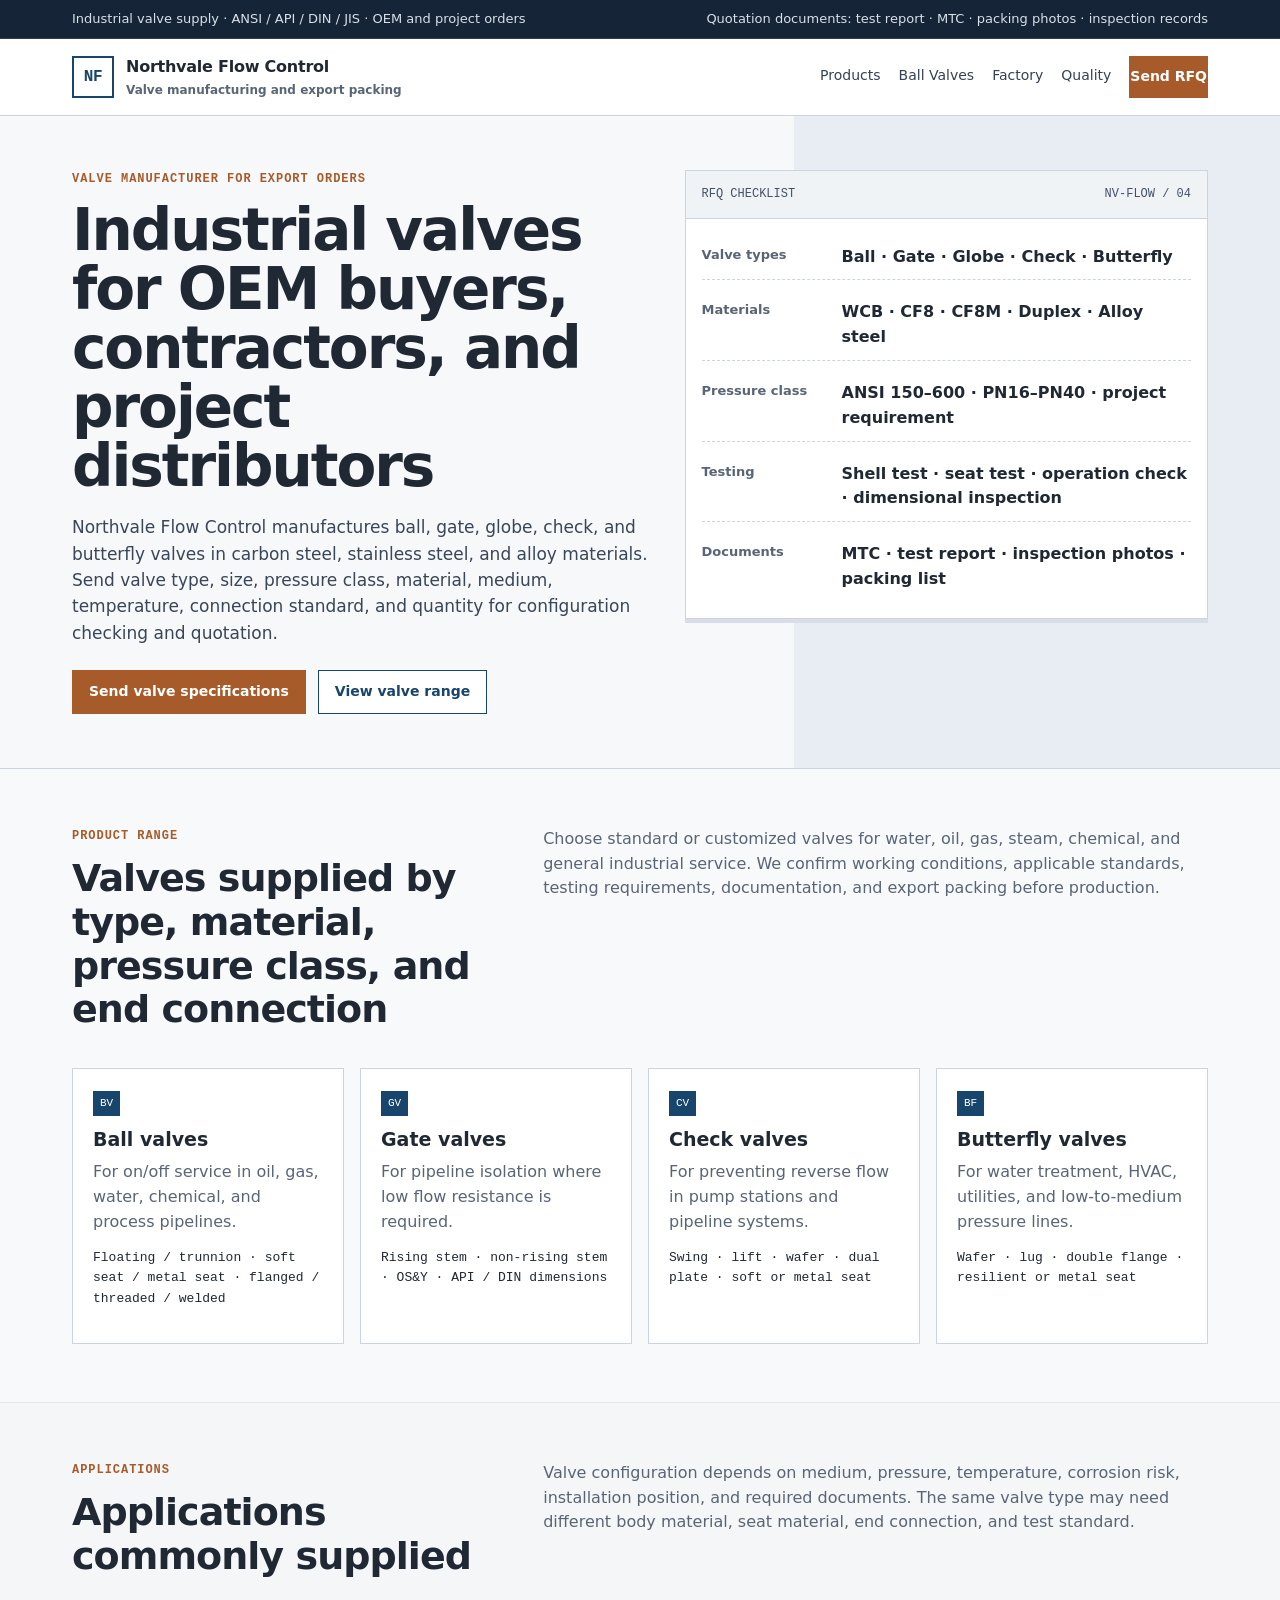
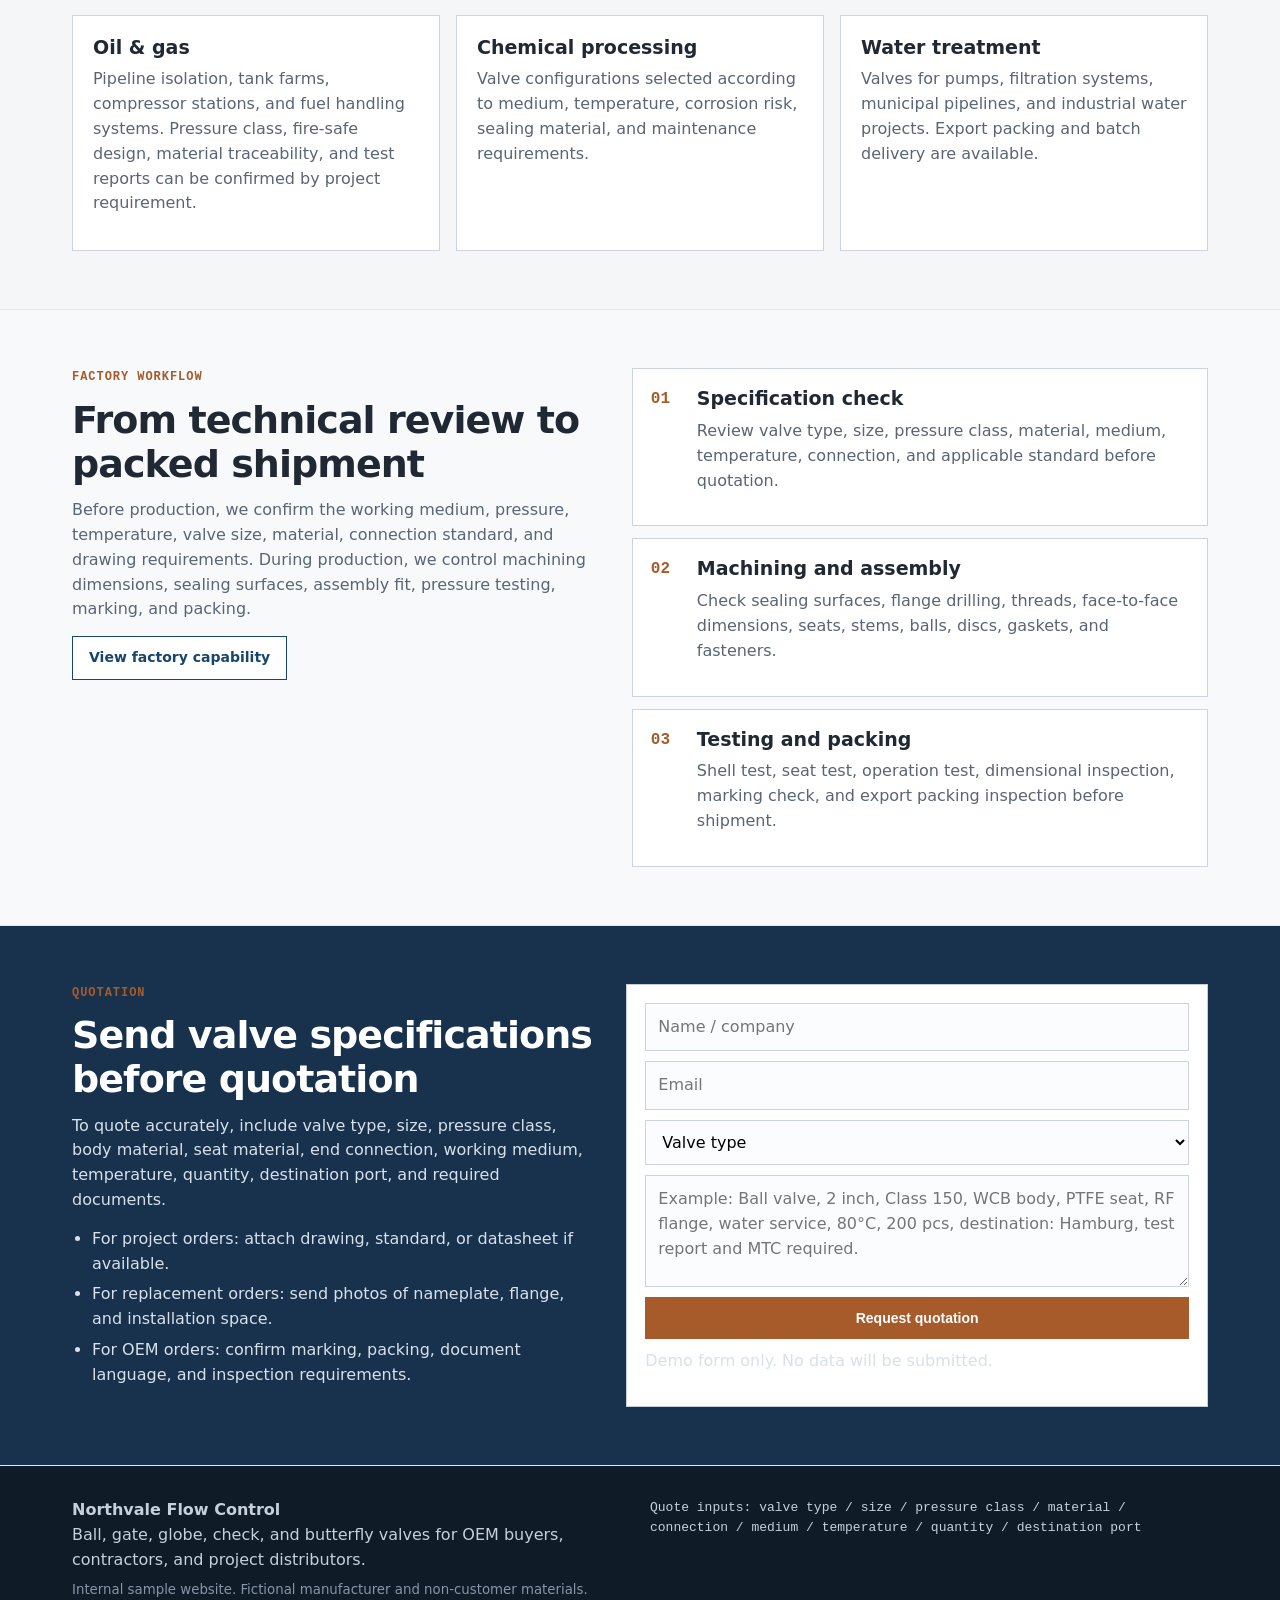
==== indiesite/demo-sites/valve-factory-demo/index.html @ 25d4c6a1 "Initial indiesite system and demo assets" ====
<!doctype html>
<html lang="en">
<head>
  <meta charset="utf-8">
  <meta name="viewport" content="width=device-width, initial-scale=1">
  <title>Industrial Valve Manufacturer | Ball, Gate, Globe, Check & Butterfly Valves</title>
  <meta name="description" content="Manufacturer of industrial valves for OEM buyers, contractors, and distributors. Ball, gate, globe, check, and butterfly valves with pressure testing, material certificates, and export packing.">
  <link rel="stylesheet" href="assets/styles.css">
</head>
<body>
<div class="topbar">
  <div class="topbar-inner">
    <div>Industrial valve supply · ANSI / API / DIN / JIS · OEM and project orders</div>
    <div>Quotation documents: test report · MTC · packing photos · inspection records</div>
  </div>
</div>
<header class="site-header">
  <nav class="nav">
    <a class="brand" href="index.html"><span class="brand-mark">NF</span><span>Northvale Flow Control<small>Valve manufacturing and export packing</small></span></a>
    <div class="nav-links">
      <a href="products.html">Products</a>
      <a href="ball-valve.html">Ball Valves</a>
      <a href="factory.html">Factory</a>
      <a href="quality.html">Quality</a>
      <a href="index.html#rfq" class="btn btn-rust">Send RFQ</a>
    </div>
  </nav>
</header>
<main>
  <section class="hero">
    <div class="hero-grid">
      <div>
        <div class="kicker">Valve manufacturer for export orders</div>
        <h1>Industrial valves for OEM buyers, contractors, and project distributors</h1>
        <p class="lead">Northvale Flow Control manufactures ball, gate, globe, check, and butterfly valves in carbon steel, stainless steel, and alloy materials. Send valve type, size, pressure class, material, medium, temperature, connection standard, and quantity for configuration checking and quotation.</p>
        <div class="hero-actions"><a class="btn btn-rust" href="#rfq">Send valve specifications</a><a class="btn btn-outline" href="products.html">View valve range</a></div>
      </div>
      <aside class="spec-board">
  <div class="board-head"><span>RFQ CHECKLIST</span><span>NV-FLOW / 04</span></div>
  <div class="board-body">
    <div class="row"><div class="row-label">Valve types</div><div class="row-value">Ball · Gate · Globe · Check · Butterfly</div></div>
    <div class="row"><div class="row-label">Materials</div><div class="row-value">WCB · CF8 · CF8M · Duplex · Alloy steel</div></div>
    <div class="row"><div class="row-label">Pressure class</div><div class="row-value">ANSI 150–600 · PN16–PN40 · project requirement</div></div>
    <div class="row"><div class="row-label">Testing</div><div class="row-value">Shell test · seat test · operation check · dimensional inspection</div></div>
    <div class="row"><div class="row-label">Documents</div><div class="row-value">MTC · test report · inspection photos · packing list</div></div>
  </div>
</aside>
    </div>
  </section>
  <section class="section">
    <div class="wrap">
      <div class="section-head"><div><div class="kicker">Product range</div><h2>Valves supplied by type, material, pressure class, and end connection</h2></div><p>Choose standard or customized valves for water, oil, gas, steam, chemical, and general industrial service. We confirm working conditions, applicable standards, testing requirements, documentation, and export packing before production.</p></div>
      <div class="grid grid-4">
        <a class="card" href="ball-valve.html"><span class="tag">BV</span><h3>Ball valves</h3><p class="muted">For on/off service in oil, gas, water, chemical, and process pipelines.</p><p class="mono">Floating / trunnion · soft seat / metal seat · flanged / threaded / welded</p></a>
        <div class="card"><span class="tag">GV</span><h3>Gate valves</h3><p class="muted">For pipeline isolation where low flow resistance is required.</p><p class="mono">Rising stem · non-rising stem · OS&Y · API / DIN dimensions</p></div>
        <div class="card"><span class="tag">CV</span><h3>Check valves</h3><p class="muted">For preventing reverse flow in pump stations and pipeline systems.</p><p class="mono">Swing · lift · wafer · dual plate · soft or metal seat</p></div>
        <div class="card"><span class="tag">BF</span><h3>Butterfly valves</h3><p class="muted">For water treatment, HVAC, utilities, and low-to-medium pressure lines.</p><p class="mono">Wafer · lug · double flange · resilient or metal seat</p></div>
      </div>
    </div>
  </section>
  <section class="section alt">
    <div class="wrap">
      <div class="section-head"><div><div class="kicker">Applications</div><h2>Applications commonly supplied</h2></div><p>Valve configuration depends on medium, pressure, temperature, corrosion risk, installation position, and required documents. The same valve type may need different body material, seat material, end connection, and test standard.</p></div>
      <div class="grid grid-3">
        <div class="card"><h3>Oil & gas</h3><p class="muted">Pipeline isolation, tank farms, compressor stations, and fuel handling systems. Pressure class, fire-safe design, material traceability, and test reports can be confirmed by project requirement.</p></div>
        <div class="card"><h3>Chemical processing</h3><p class="muted">Valve configurations selected according to medium, temperature, corrosion risk, sealing material, and maintenance requirements.</p></div>
        <div class="card"><h3>Water treatment</h3><p class="muted">Valves for pumps, filtration systems, municipal pipelines, and industrial water projects. Export packing and batch delivery are available.</p></div>
      </div>
    </div>
  </section>
  <section class="section">
    <div class="wrap two-col">
      <div><div class="kicker">Factory workflow</div><h2>From technical review to packed shipment</h2><p class="muted">Before production, we confirm the working medium, pressure, temperature, valve size, material, connection standard, and drawing requirements. During production, we control machining dimensions, sealing surfaces, assembly fit, pressure testing, marking, and packing.</p><a class="btn btn-outline" href="factory.html">View factory capability</a></div>
      <div class="process-list"><div class="process-item"><h3>Specification check</h3><p class="muted">Review valve type, size, pressure class, material, medium, temperature, connection, and applicable standard before quotation.</p></div><div class="process-item"><h3>Machining and assembly</h3><p class="muted">Check sealing surfaces, flange drilling, threads, face-to-face dimensions, seats, stems, balls, discs, gaskets, and fasteners.</p></div><div class="process-item"><h3>Testing and packing</h3><p class="muted">Shell test, seat test, operation test, dimensional inspection, marking check, and export packing inspection before shipment.</p></div></div>
    </div>
  </section>
  <section class="section rfq" id="rfq">
  <div class="wrap">
    <div>
      <div class="kicker">Quotation</div>
      <h2>Send valve specifications before quotation</h2>
      <p>To quote accurately, include valve type, size, pressure class, body material, seat material, end connection, working medium, temperature, quantity, destination port, and required documents.</p>
      <ul>
        <li>For project orders: attach drawing, standard, or datasheet if available.</li>
        <li>For replacement orders: send photos of nameplate, flange, and installation space.</li>
        <li>For OEM orders: confirm marking, packing, document language, and inspection requirements.</li>
      </ul>
    </div>
    <form class="form">
      <input class="input" placeholder="Name / company">
      <input class="input" placeholder="Email">
      <select><option>Valve type</option><option>Ball valve</option><option>Gate valve</option><option>Globe valve</option><option>Check valve</option><option>Butterfly valve</option></select>
      <textarea placeholder="Example: Ball valve, 2 inch, Class 150, WCB body, PTFE seat, RF flange, water service, 80°C, 200 pcs, destination: Hamburg, test report and MTC required."></textarea>
      <button type="button" class="btn btn-rust">Request quotation</button>
      <p class="faint">Demo form only. No data will be submitted.</p>
    </form>
  </div>
</section>
</main>
<footer class="footer">
  <div class="wrap footer-grid">
    <div><strong>Northvale Flow Control</strong><br>Ball, gate, globe, check, and butterfly valves for OEM buyers, contractors, and project distributors.<small>Internal sample website. Fictional manufacturer and non-customer materials.</small></div>
    <div class="mono">Quote inputs: valve type / size / pressure class / material / connection / medium / temperature / quantity / destination port</div>
  </div>
</footer>
</body>
</html>
---- indiesite/demo-sites/valve-factory-demo/assets/styles.css ----
:root {
  --ink: #202833;
  --sub: #596575;
  --faint: #7c8795;
  --line: #ccd4df;
  --soft-line: #e5e9ef;
  --paper: #ffffff;
  --panel: #f4f6f8;
  --panel-2: #edf1f5;
  --blue: #17456b;
  --blue-2: #0e314f;
  --rust: #a85b2a;
  --green: #496c55;
  --yellow: #f3efe5;
  --mono: "SFMono-Regular", Consolas, "Liberation Mono", Menlo, monospace;
  font-family: Inter, ui-sans-serif, system-ui, -apple-system, BlinkMacSystemFont, "Segoe UI", sans-serif;
}
* { box-sizing: border-box; }
html { scroll-behavior: smooth; }
body { margin: 0; color: var(--ink); background: #f8f9fa; line-height: 1.55; }
a { color: inherit; text-decoration: none; }
p { margin: 0 0 14px; }
ul { margin: 10px 0 0; padding-left: 20px; }
li { margin: 6px 0; }
.topbar { background: #152436; color: #d8e0e9; font-size: 13px; border-bottom: 1px solid rgba(255,255,255,.12); }
.topbar-inner, .nav, .wrap { max-width: 1180px; margin: 0 auto; padding-left: 22px; padding-right: 22px; }
.topbar-inner { min-height: 38px; display: flex; align-items: center; justify-content: space-between; gap: 18px; flex-wrap: wrap; }
.site-header { background: #fff; border-bottom: 1px solid var(--line); position: sticky; top: 0; z-index: 20; }
.nav { min-height: 76px; display: flex; align-items: center; justify-content: space-between; gap: 22px; }
.brand { display: flex; align-items: center; gap: 12px; font-weight: 800; letter-spacing: -.015em; }
.brand-mark { width: 42px; height: 42px; border: 2px solid var(--blue); color: var(--blue); display: grid; place-items: center; font-weight: 900; font-family: var(--mono); }
.brand small { display: block; font-weight: 600; font-size: 12px; color: var(--sub); margin-top: 1px; letter-spacing: 0; }
.nav-links { display: flex; gap: 18px; align-items: center; color: #344255; font-size: 14px; }
.nav-links a { padding: 8px 0; border-bottom: 2px solid transparent; }
.nav-links a:hover { border-color: var(--rust); color: var(--blue); }
.btn, button { display: inline-flex; align-items: center; justify-content: center; border: 1px solid var(--blue); background: var(--blue); color: #fff; min-height: 42px; padding: 10px 16px; font-weight: 750; cursor: pointer; font-size: 14px; }
.btn-outline { background: #fff; color: var(--blue); }
.btn-rust { background: var(--rust); border-color: var(--rust); }
.hero { background: linear-gradient(90deg, #f7f8fa 0%, #f7f8fa 62%, #e7edf3 62%, #e7edf3 100%); border-bottom: 1px solid var(--line); }
.hero-grid { max-width: 1180px; margin: 0 auto; padding: 54px 22px; display: grid; grid-template-columns: 1.05fr .95fr; gap: 34px; align-items: start; }
.kicker { font-family: var(--mono); color: var(--rust); text-transform: uppercase; letter-spacing: .08em; font-size: 12px; font-weight: 800; margin-bottom: 12px; }
h1 { font-size: clamp(34px, 5vw, 58px); line-height: 1.02; letter-spacing: -.035em; margin: 0 0 18px; }
h2 { font-size: clamp(26px, 3vw, 38px); line-height: 1.15; letter-spacing: -.025em; margin: 0 0 12px; }
h3 { font-size: 19px; margin: 0 0 8px; line-height: 1.25; }
h4 { margin: 0 0 8px; font-size: 15px; color: #2d3b4b; }
.lead { font-size: 17px; color: #384657; max-width: 720px; }
.hero-actions { display: flex; gap: 12px; flex-wrap: wrap; margin-top: 24px; }
.spec-board { background: #fff; border: 1px solid var(--line); box-shadow: 0 4px 0 #d8dee6; }
.board-head { display: flex; justify-content: space-between; gap: 12px; padding: 14px 16px; border-bottom: 1px solid var(--line); background: #f0f3f6; font-family: var(--mono); font-size: 12px; color: #425167; }
.board-body { padding: 16px; display: grid; gap: 10px; }
.row { display: grid; grid-template-columns: 128px 1fr; gap: 12px; padding: 10px 0; border-bottom: 1px dashed var(--line); }
.row:last-child { border-bottom: 0; }
.row-label { color: var(--sub); font-size: 13px; font-weight: 700; }
.row-value { font-weight: 650; }
.section { padding: 58px 0; border-bottom: 1px solid var(--soft-line); }
.section.alt { background: var(--panel); }
.section-head { display: grid; grid-template-columns: .8fr 1.2fr; gap: 28px; margin-bottom: 24px; }
.section-head p { color: var(--sub); }
.grid { display: grid; gap: 16px; }
.grid-2 { grid-template-columns: repeat(2, 1fr); }
.grid-3 { grid-template-columns: repeat(3, 1fr); }
.grid-4 { grid-template-columns: repeat(4, 1fr); }
.card { background: #fff; border: 1px solid var(--line); padding: 20px; }
.card.compact { padding: 16px; }
.card .tag { display: inline-block; font-family: var(--mono); font-size: 11px; color: #fff; background: var(--blue); padding: 4px 7px; margin-bottom: 12px; }
.note { background: var(--yellow); border-left: 4px solid var(--rust); padding: 14px 16px; color: #493d32; }
.muted { color: var(--sub); }
.faint { color: var(--faint); }
.table-wrap { overflow-x: auto; background: #fff; border: 1px solid var(--line); }
table { width: 100%; border-collapse: collapse; min-width: 720px; }
th, td { text-align: left; vertical-align: top; padding: 13px 14px; border-bottom: 1px solid var(--soft-line); }
th { background: #e9eef3; font-size: 12px; text-transform: uppercase; letter-spacing: .04em; color: #3c4b5c; }
td { color: #293645; }
.mono { font-family: var(--mono); font-size: 13px; }
.process-list { counter-reset: item; display: grid; gap: 12px; }
.process-item { background: #fff; border: 1px solid var(--line); padding: 18px 18px 18px 64px; position: relative; }
.process-item:before { counter-increment: item; content: counter(item, decimal-leading-zero); position: absolute; left: 18px; top: 18px; font-family: var(--mono); color: var(--rust); font-weight: 900; }
.rfq { background: #18314d; color: #fff; }
.rfq .wrap { display: grid; grid-template-columns: .95fr 1.05fr; gap: 28px; align-items: start; }
.rfq p, .rfq li { color: #d6e1eb; }
.form { background: #fff; color: var(--ink); border: 1px solid #c2cfda; padding: 18px; display: grid; gap: 10px; }
.input, textarea, select { width: 100%; border: 1px solid var(--line); background: #fbfcfd; padding: 11px 12px; font: inherit; border-radius: 0; }
textarea { min-height: 112px; resize: vertical; }
.page-title { padding: 42px 0 28px; background: #f4f6f8; border-bottom: 1px solid var(--line); }
.breadcrumb { color: var(--sub); font-size: 13px; margin-bottom: 12px; }
.two-col { display: grid; grid-template-columns: .96fr 1.04fr; gap: 28px; align-items: start; }
.diagram { border: 1px solid var(--line); background: #fff; padding: 18px; min-height: 340px; position: relative; overflow: hidden; }
.diagram-title { font-family: var(--mono); color: var(--sub); font-size: 12px; display: flex; justify-content: space-between; border-bottom: 1px solid var(--soft-line); padding-bottom: 10px; margin-bottom: 18px; }
.valve-line { position: absolute; left: 40px; right: 40px; top: 176px; height: 34px; border: 2px solid #506174; background: #d7dee5; }
.valve-core { position: absolute; width: 150px; height: 130px; left: 50%; top: 128px; transform: translateX(-50%); border: 3px solid #24384d; background: #eef2f5; }
.valve-core:before, .valve-core:after { content:""; position:absolute; top: 34px; width: 52px; height: 52px; border: 2px solid #24384d; background:#fff; }
.valve-core:before { left: 14px; }
.valve-core:after { right: 14px; }
.stem { position:absolute; left:50%; top:75px; width: 22px; height: 58px; transform:translateX(-50%); background:#a85b2a; border:2px solid #693516; }
.handle { position:absolute; left:50%; top:62px; width: 136px; height: 14px; transform:translateX(-50%); background:#24384d; }
.callout { position:absolute; font-family: var(--mono); font-size: 12px; color:#37475a; border:1px solid var(--line); background:#f7f8fa; padding:6px 8px; }
.c1 { left: 22px; top: 82px; } .c2 { right: 22px; top: 104px; } .c3 { left: 40px; bottom: 48px; } .c4 { right: 38px; bottom: 42px; }
.footer { background: #101b28; color: #c6d0db; padding: 32px 0; }
.footer-grid { display: grid; grid-template-columns: 1fr 1fr; gap: 20px; }
.footer small { color: #8695a7; display:block; margin-top: 8px; }
@media (max-width: 880px) {
  .topbar-inner { align-items: flex-start; padding-top: 10px; padding-bottom: 10px; }
  .nav { align-items: flex-start; }
  .nav-links { display: none; }
  .hero, .section.alt { background: #f8f9fa; }
  .hero-grid, .section-head, .grid-2, .grid-3, .grid-4, .rfq .wrap, .two-col, .footer-grid { grid-template-columns: 1fr; }
  .row { grid-template-columns: 1fr; gap: 3px; }
  .section { padding: 42px 0; }
  .diagram { min-height: 300px; }
}
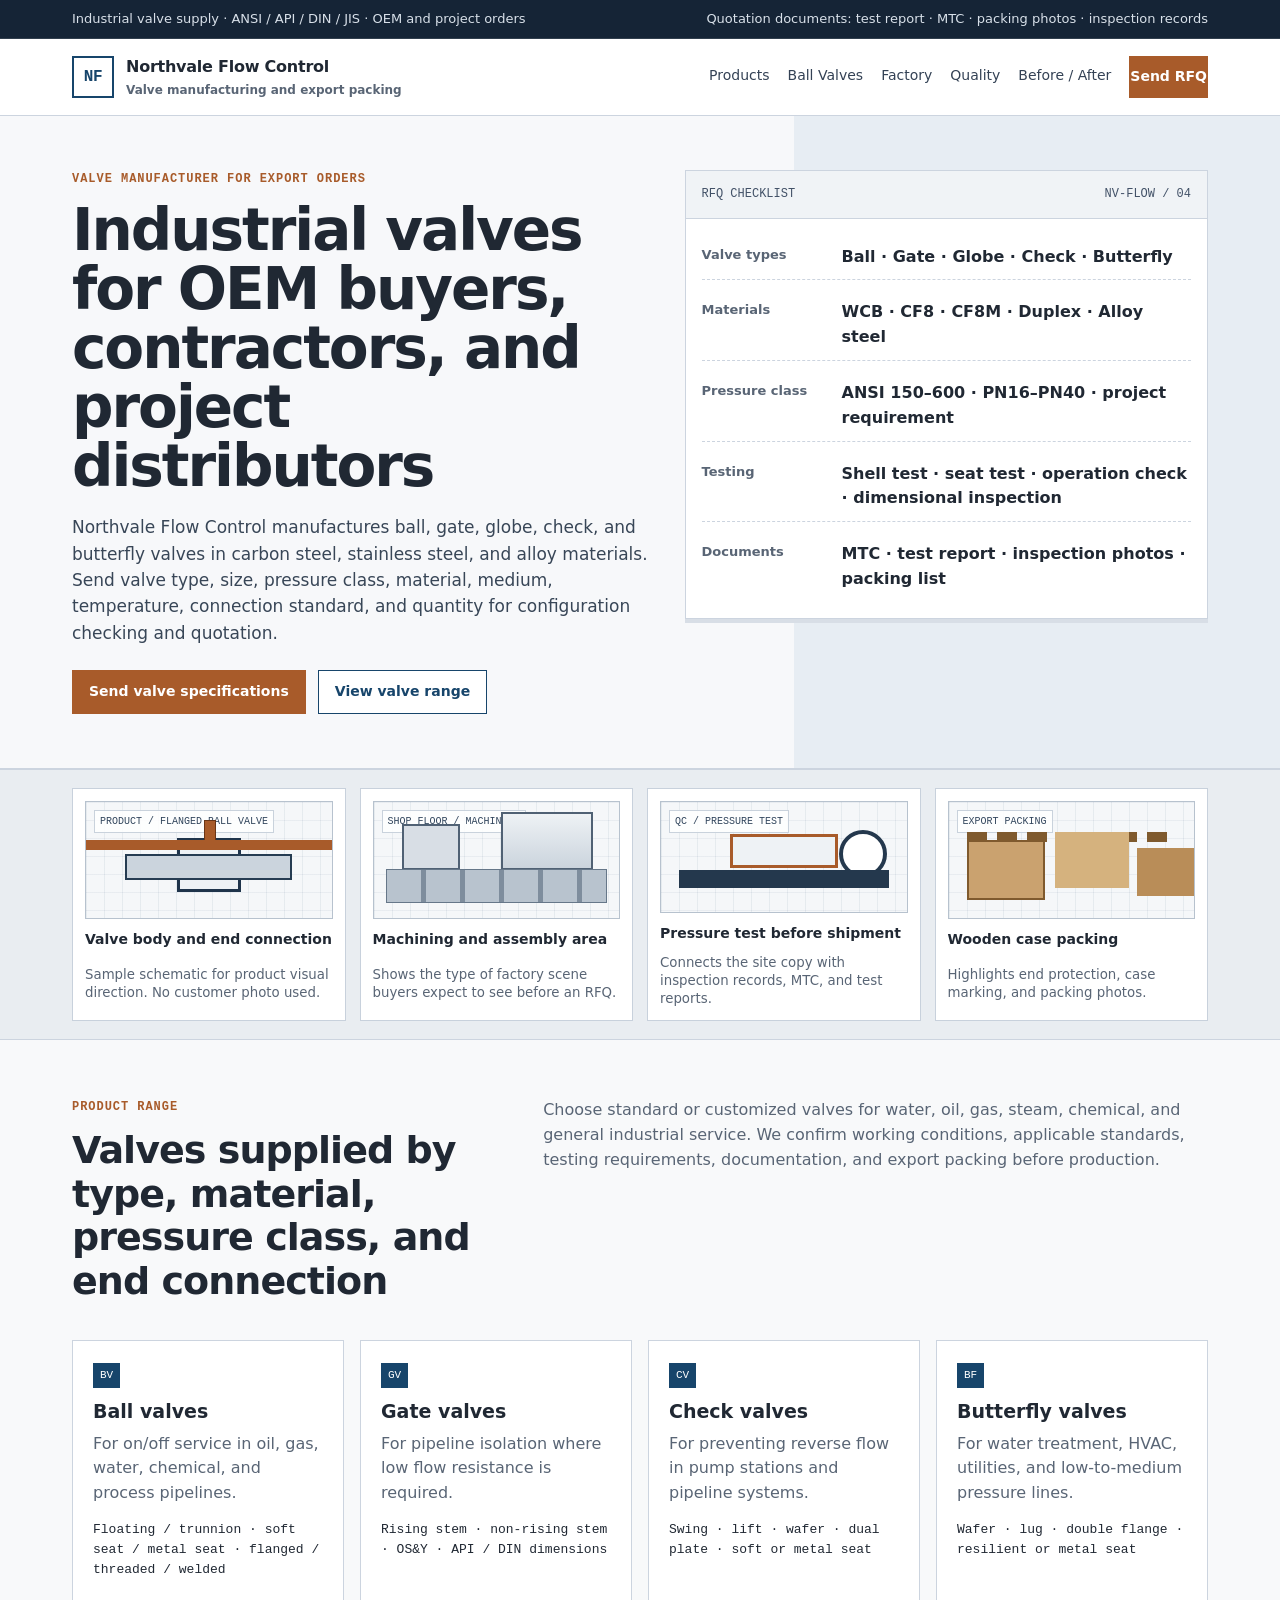
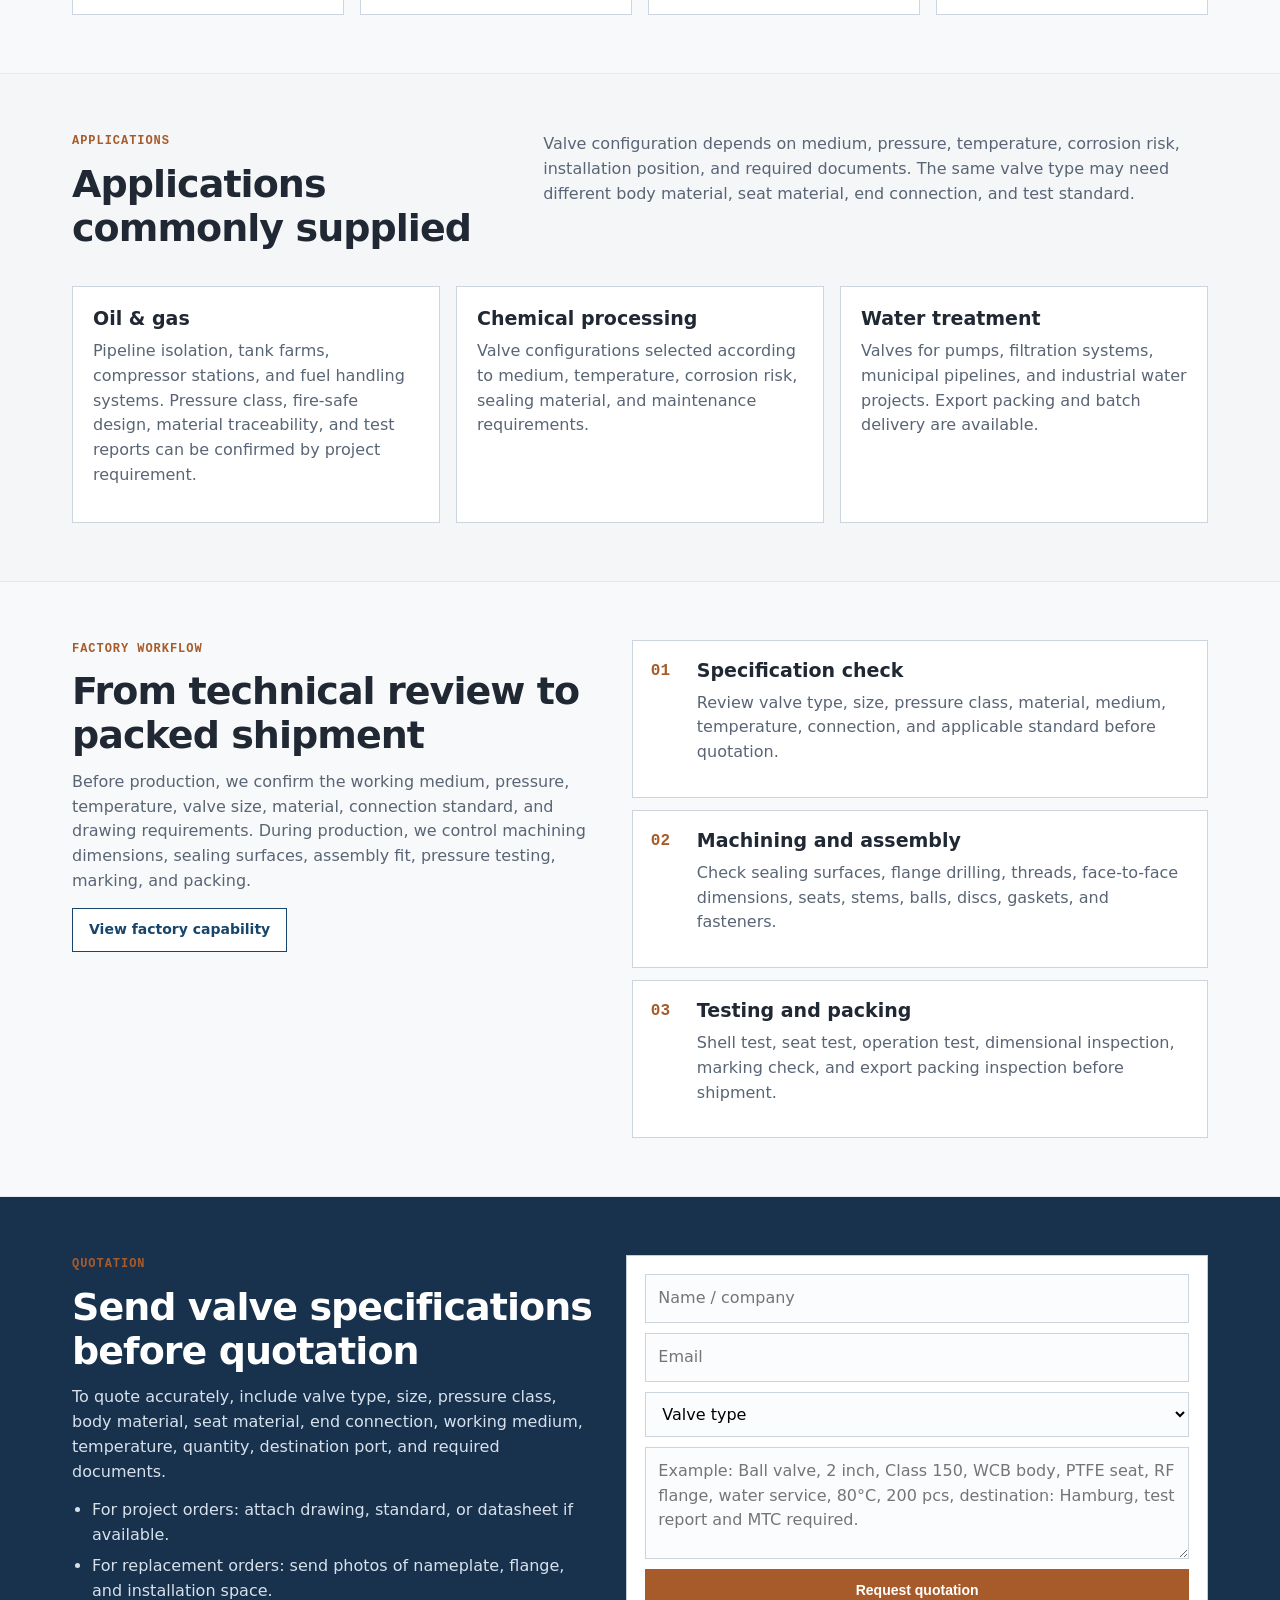
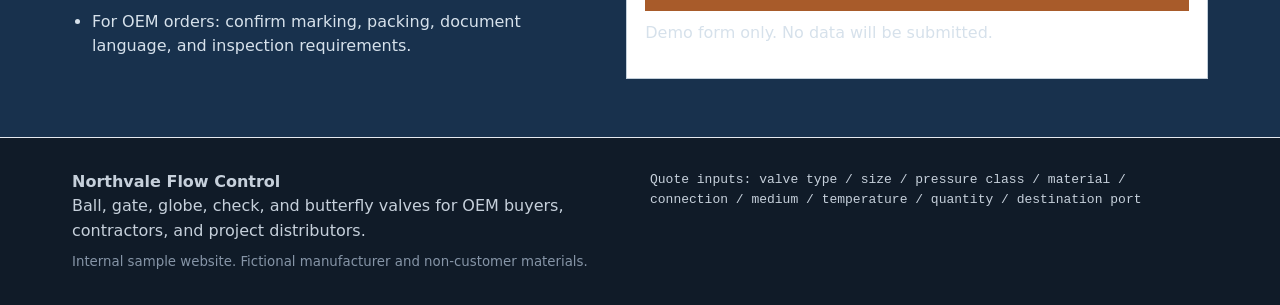
==== commit 16b3d166: "Expand indiesite demo and planning assets" ====
--- a/indiesite/demo-sites/valve-factory-demo/index.html
+++ b/indiesite/demo-sites/valve-factory-demo/index.html
@@ -22,6 +22,7 @@
       <a href="ball-valve.html">Ball Valves</a>
       <a href="factory.html">Factory</a>
       <a href="quality.html">Quality</a>
+      <a href="before-after.html">Before / After</a>
       <a href="index.html#rfq" class="btn btn-rust">Send RFQ</a>
     </div>
   </nav>
@@ -45,6 +46,14 @@
     <div class="row"><div class="row-label">Documents</div><div class="row-value">MTC · test report · inspection photos · packing list</div></div>
   </div>
 </aside>
+    </div>
+  </section>
+  <section class="evidence-strip" aria-label="Self-made industrial visual references">
+    <div class="wrap evidence-grid">
+      <div class="evidence-card"><div class="visual v-valve"><span class="label">PRODUCT / FLANGED BALL VALVE</span><span class="part-a"></span><span class="part-b"></span></div><strong>Valve body and end connection</strong><small>Sample schematic for product visual direction. No customer photo used.</small></div>
+      <div class="evidence-card"><div class="visual v-factory"><span class="label">SHOP FLOOR / MACHINING</span><span class="part-a"></span><span class="part-b"></span></div><strong>Machining and assembly area</strong><small>Shows the type of factory scene buyers expect to see before an RFQ.</small></div>
+      <div class="evidence-card"><div class="visual v-test"><span class="label">QC / PRESSURE TEST</span><span class="part-a"></span><span class="part-b"></span></div><strong>Pressure test before shipment</strong><small>Connects the site copy with inspection records, MTC, and test reports.</small></div>
+      <div class="evidence-card"><div class="visual v-pack"><span class="label">EXPORT PACKING</span><span class="part-a"></span></div><strong>Wooden case packing</strong><small>Highlights end protection, case marking, and packing photos.</small></div>
     </div>
   </section>
   <section class="section">
--- a/indiesite/demo-sites/valve-factory-demo/assets/styles.css
+++ b/indiesite/demo-sites/valve-factory-demo/assets/styles.css
@@ -96,6 +96,32 @@
 .handle { position:absolute; left:50%; top:62px; width: 136px; height: 14px; transform:translateX(-50%); background:#24384d; }
 .callout { position:absolute; font-family: var(--mono); font-size: 12px; color:#37475a; border:1px solid var(--line); background:#f7f8fa; padding:6px 8px; }
 .c1 { left: 22px; top: 82px; } .c2 { right: 22px; top: 104px; } .c3 { left: 40px; bottom: 48px; } .c4 { right: 38px; bottom: 42px; }
+.comparison-grid { display: grid; grid-template-columns: 1fr 1fr; gap: 22px; align-items: start; }
+.snapshot { background: #fff; border: 1px solid var(--line); padding: 18px; }
+.snapshot-head { display: flex; justify-content: space-between; gap: 12px; padding-bottom: 12px; margin-bottom: 14px; border-bottom: 1px solid var(--soft-line); font-family: var(--mono); font-size: 12px; color: var(--sub); }
+.snapshot-head span:first-child { color: var(--rust); font-weight: 900; letter-spacing: .08em; }
+.fake-browser { border: 1px solid #c9d1dc; background: #fbfcfd; min-height: 300px; box-shadow: 0 4px 0 #dce2e8; }
+.browser-bar { height: 32px; border-bottom: 1px solid var(--soft-line); background: #eef2f5; display: flex; align-items: center; gap: 6px; padding-left: 12px; }
+.browser-bar i { width: 9px; height: 9px; border-radius: 999px; background: #aeb8c5; display: block; }
+.old-hero-block { margin: 20px 18px 14px; padding: 34px 12px; text-align: center; background: #d8dde4; color: #5b6572; font-weight: 800; letter-spacing: .04em; }
+.old-lines { display: grid; gap: 8px; margin: 0 18px 18px; }
+.old-lines span { display: block; height: 9px; background: #e4e8ee; }
+.old-lines span:nth-child(2) { width: 78%; }
+.old-lines span:nth-child(3) { width: 64%; }
+.old-lines span:nth-child(4) { width: 86%; }
+.old-products { margin: 0 18px 16px; border: 1px solid #d7dde5; padding: 12px; display: grid; gap: 7px; color: #596575; }
+.old-products b { color: #3c4654; }
+.old-products em { font-style: normal; background: #f0f2f5; padding: 7px 8px; }
+.old-contact { margin: 0 18px 18px; padding: 12px; border: 1px dashed #c6ced8; color: #7a8490; }
+.old-card .tag, .checklist.bad li:before { background: #6f7782; }
+.mini-board { box-shadow: 0 4px 0 #cfd8e2; margin-bottom: 16px; }
+.checklist { list-style: none; padding: 0; margin: 16px 0 0; display: grid; gap: 10px; }
+.checklist li { position: relative; padding-left: 28px; color: var(--sub); }
+.checklist li:before { content: ""; position: absolute; left: 0; top: .45em; width: 16px; height: 16px; border: 1px solid var(--line); background: var(--green); }
+.checklist.good li:after { content: ""; position: absolute; left: 5px; top: .62em; width: 6px; height: 10px; border: solid #fff; border-width: 0 2px 2px 0; transform: rotate(45deg); }
+.case-panel { color: var(--ink); }
+.case-panel h3 { color: var(--ink); }
+.case-panel li { color: var(--sub); }
 .footer { background: #101b28; color: #c6d0db; padding: 32px 0; }
 .footer-grid { display: grid; grid-template-columns: 1fr 1fr; gap: 20px; }
 .footer small { color: #8695a7; display:block; margin-top: 8px; }
@@ -104,8 +130,45 @@
   .nav { align-items: flex-start; }
   .nav-links { display: none; }
   .hero, .section.alt { background: #f8f9fa; }
-  .hero-grid, .section-head, .grid-2, .grid-3, .grid-4, .rfq .wrap, .two-col, .footer-grid { grid-template-columns: 1fr; }
+  .hero-grid, .section-head, .grid-2, .grid-3, .grid-4, .rfq .wrap, .two-col, .comparison-grid, .footer-grid { grid-template-columns: 1fr; }
   .row { grid-template-columns: 1fr; gap: 3px; }
   .section { padding: 42px 0; }
   .diagram { min-height: 300px; }
 }
+
+
+/* V3 self-made industrial visuals: no external or customer-owned images. */
+.evidence-strip { background: #e9edf1; border-top: 1px solid var(--line); border-bottom: 1px solid var(--line); padding: 18px 0; }
+.evidence-grid { display: grid; grid-template-columns: repeat(4, 1fr); gap: 14px; }
+.evidence-card { background: #fff; border: 1px solid #c8d1dc; padding: 12px; min-height: 178px; display: grid; gap: 10px; }
+.evidence-card strong { font-size: 14px; }
+.evidence-card small { color: var(--sub); line-height: 1.35; }
+.visual { position: relative; min-height: 112px; border: 1px solid #b7c2ce; background: #f5f7f9; overflow: hidden; }
+.visual:before { content: ""; position: absolute; inset: 0; background-image: linear-gradient(90deg, rgba(23,69,107,.07) 1px, transparent 1px), linear-gradient(rgba(23,69,107,.06) 1px, transparent 1px); background-size: 18px 18px; }
+.visual .label { position: absolute; left: 8px; top: 8px; font-family: var(--mono); font-size: 10px; color: #32465d; background: rgba(255,255,255,.86); border: 1px solid #c9d2dc; padding: 3px 5px; }
+.v-valve:after { content: ""; position: absolute; left: 16%; right: 16%; top: 52px; height: 22px; border: 2px solid #263c52; background: #cbd4dd; box-shadow: 52px -22px 0 -8px #a85b2a, -52px -22px 0 -8px #a85b2a; }
+.v-valve .part-a { position:absolute; left: 37%; top: 36px; width: 26%; height: 54px; border: 3px solid #1f344b; background:#eef2f5; }
+.v-valve .part-b { position:absolute; left: 48%; top: 18px; width: 12px; height: 30px; background:#a85b2a; border:1px solid #693516; }
+.v-factory:after { content: ""; position:absolute; left:12px; right:12px; bottom:15px; height:32px; background: repeating-linear-gradient(90deg,#b8c3ce 0 34px,#7e8d9d 34px 39px); border:1px solid #667789; }
+.v-factory .part-a { position:absolute; left:28px; bottom:48px; width:58px; height:46px; background:#d8dee5; border:2px solid #506174; }
+.v-factory .part-b { position:absolute; right:26px; bottom:48px; width:92px; height:58px; border:2px solid #506174; background: linear-gradient(#eef2f5,#cbd4dd); }
+.v-test:after { content:""; position:absolute; left:18px; right:18px; bottom:24px; height:18px; background:#24384d; }
+.v-test .part-a { position:absolute; left:28%; top:32px; width:44%; height:34px; border:3px solid #a85b2a; background:#eef2f5; }
+.v-test .part-b { position:absolute; right:20px; top:28px; width:48px; height:48px; border:4px solid #24384d; border-radius:50%; background:#fff; }
+.v-pack:after { content:""; position:absolute; left:18px; bottom:18px; width:74px; height:56px; background:#caa26f; border:2px solid #7f5a2e; box-shadow: 86px -10px 0 -2px #d5b27e, 164px 2px 0 -6px #b98d58; }
+.v-pack .part-a { position:absolute; left:18px; right:18px; top:30px; height:10px; background: repeating-linear-gradient(90deg,#7f5a2e 0 20px, transparent 20px 30px); }
+.photo-panel { background:#fff; border:1px solid var(--line); padding:14px; }
+.photo-panel .visual { min-height: 220px; margin-bottom: 12px; }
+.shop-scenes { display:grid; grid-template-columns: repeat(3, 1fr); gap:16px; }
+.scene-caption { font-family: var(--mono); font-size: 12px; color: var(--sub); border-top: 1px dashed var(--line); padding-top: 9px; }
+.qc-flow { display:grid; grid-template-columns: repeat(4, 1fr); gap:12px; }
+.qc-step { background:#fff; border:1px solid var(--line); padding:14px; position:relative; min-height:130px; }
+.qc-step:before { content: attr(data-step); display:inline-block; font-family:var(--mono); color:#fff; background:var(--blue); padding:3px 6px; margin-bottom:10px; font-size:11px; }
+.qc-step h3 { font-size: 16px; }
+.product-visual-board { display:grid; grid-template-columns: 1fr 1fr; gap:16px; align-items:stretch; }
+.product-visual-board .diagram { min-height: 360px; }
+@media (max-width: 880px) {
+  .evidence-grid, .shop-scenes, .qc-flow, .product-visual-board { grid-template-columns: 1fr; }
+  .evidence-card { min-height: auto; }
+  .photo-panel .visual { min-height: 170px; }
+}
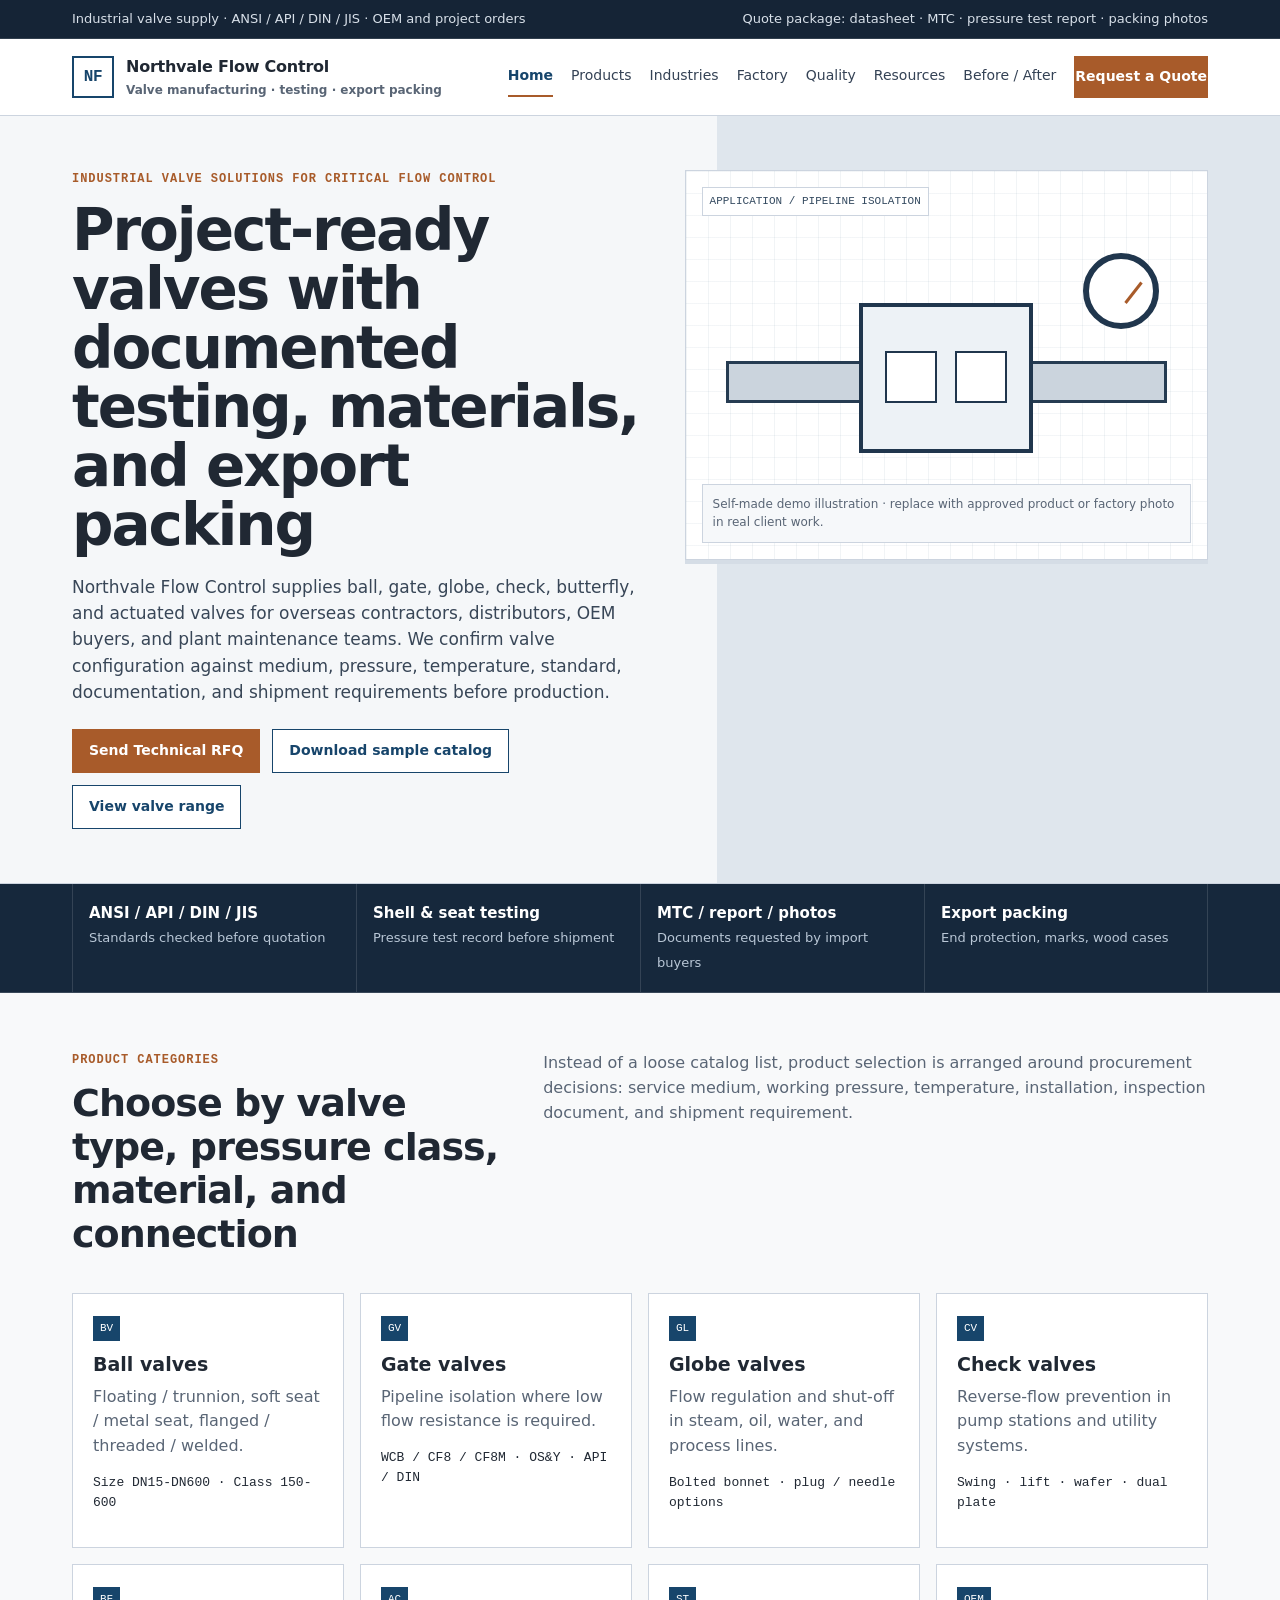
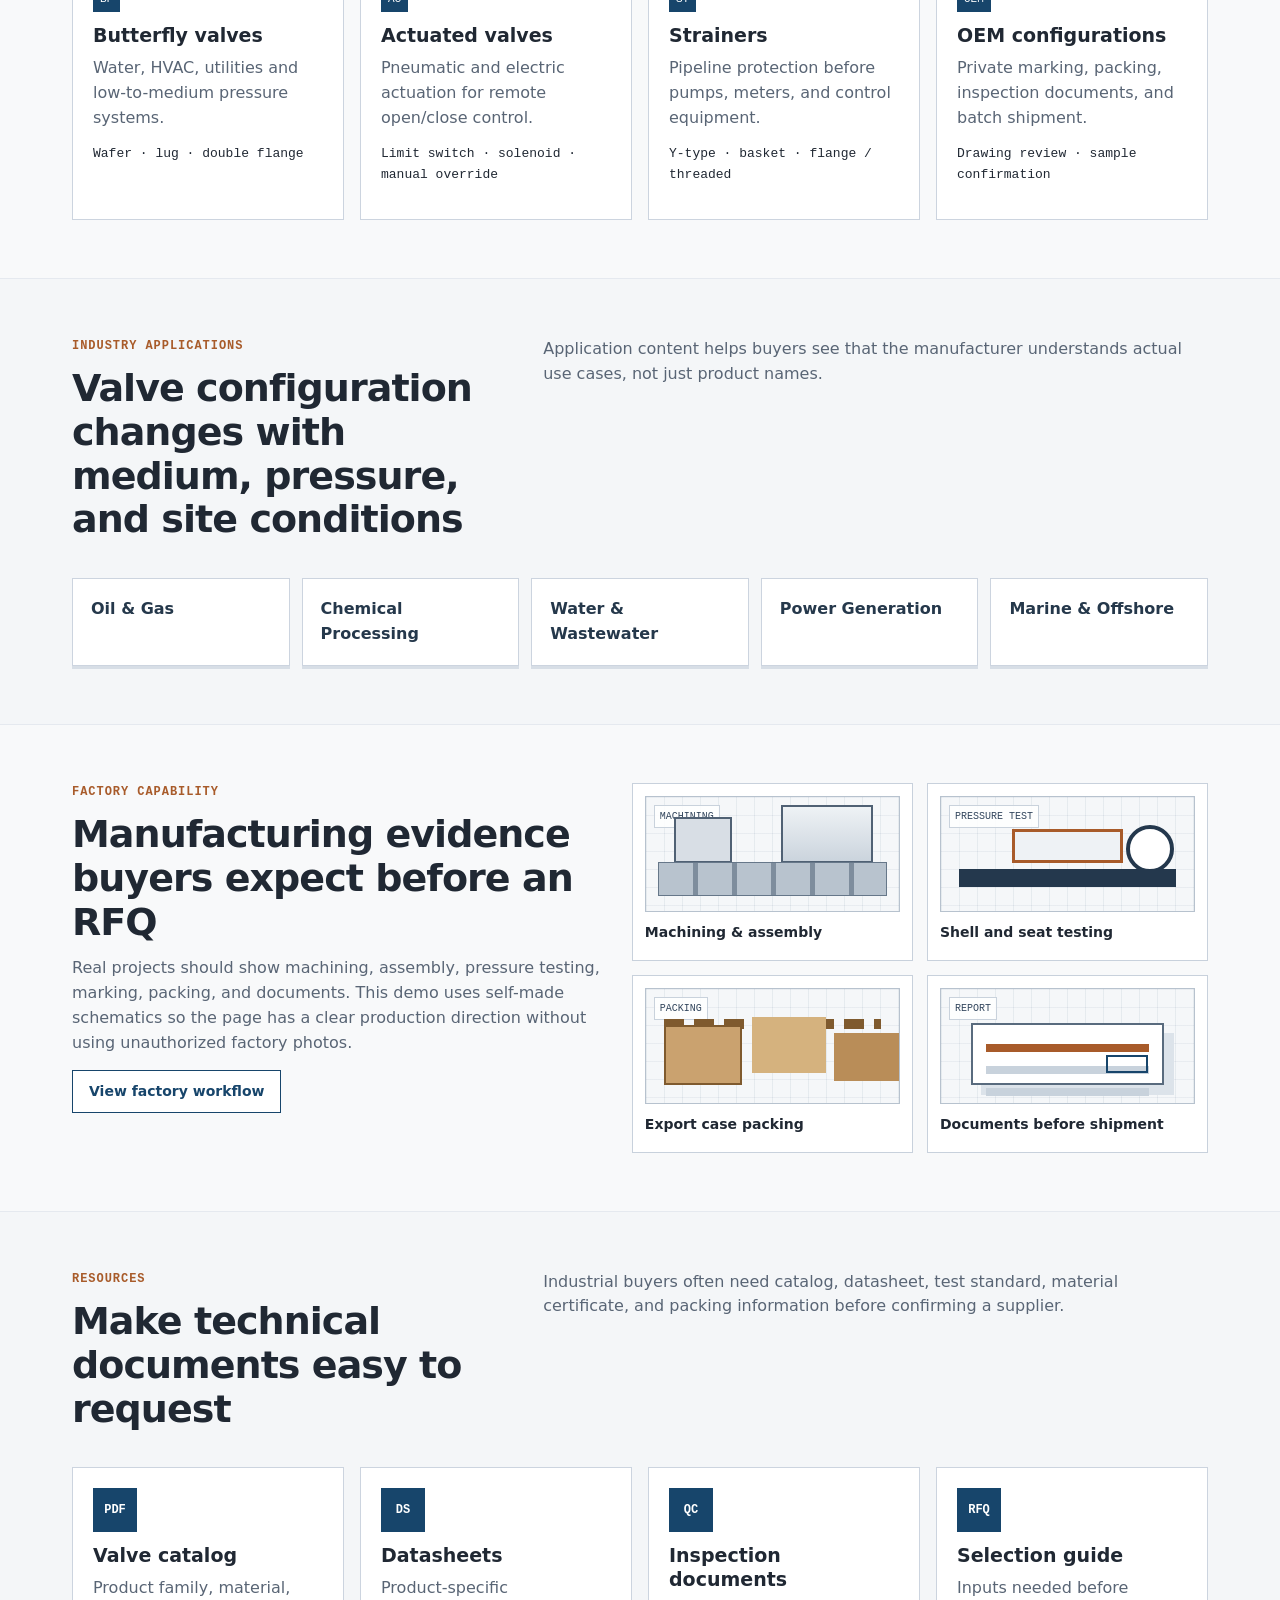
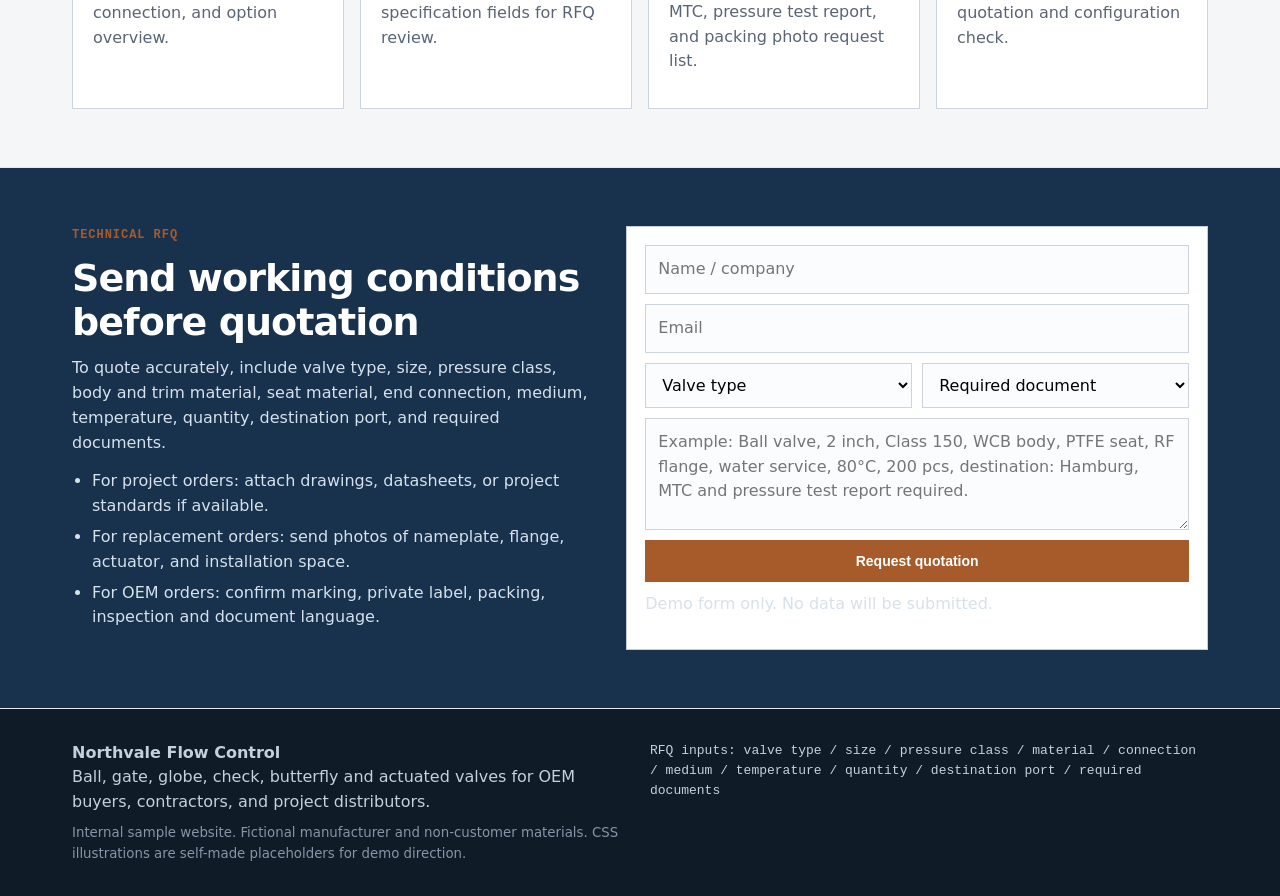
==== commit 7aa94745: "Sync local Hermes workspace" ====
--- a/indiesite/demo-sites/valve-factory-demo/index.html
+++ b/indiesite/demo-sites/valve-factory-demo/index.html
@@ -3,113 +3,130 @@
 <head>
   <meta charset="utf-8">
   <meta name="viewport" content="width=device-width, initial-scale=1">
-  <title>Industrial Valve Manufacturer | Ball, Gate, Globe, Check & Butterfly Valves</title>
-  <meta name="description" content="Manufacturer of industrial valves for OEM buyers, contractors, and distributors. Ball, gate, globe, check, and butterfly valves with pressure testing, material certificates, and export packing.">
+  <title>Industrial Valve Manufacturer for Project RFQs | Northvale Flow Control</title>
+  <meta name="description" content="Industrial valve manufacturer demo for export buyers: valve categories, applications, factory capability, quality testing, resources, and technical RFQ path.">
   <link rel="stylesheet" href="assets/styles.css">
 </head>
 <body>
 <div class="topbar">
   <div class="topbar-inner">
     <div>Industrial valve supply · ANSI / API / DIN / JIS · OEM and project orders</div>
-    <div>Quotation documents: test report · MTC · packing photos · inspection records</div>
+    <div>Quote package: datasheet · MTC · pressure test report · packing photos</div>
   </div>
 </div>
 <header class="site-header">
   <nav class="nav">
-    <a class="brand" href="index.html"><span class="brand-mark">NF</span><span>Northvale Flow Control<small>Valve manufacturing and export packing</small></span></a>
+    <a class="brand" href="index.html"><span class="brand-mark">NF</span><span>Northvale Flow Control<small>Valve manufacturing · testing · export packing</small></span></a>
     <div class="nav-links">
-      <a href="products.html">Products</a>
-      <a href="ball-valve.html">Ball Valves</a>
-      <a href="factory.html">Factory</a>
-      <a href="quality.html">Quality</a>
-      <a href="before-after.html">Before / After</a>
-      <a href="index.html#rfq" class="btn btn-rust">Send RFQ</a>
+      <a href="index.html" class="active">Home</a>
+      <a href="products.html" class="">Products</a>
+      <a href="industries.html" class="">Industries</a>
+      <a href="factory.html" class="">Factory</a>
+      <a href="quality.html" class="">Quality</a>
+      <a href="resources.html" class="">Resources</a>
+      <a href="before-after.html" class="">Before / After</a>
+      <a href="index.html#rfq" class="btn btn-rust">Request a Quote</a>
     </div>
   </nav>
 </header>
 <main>
-  <section class="hero">
-    <div class="hero-grid">
-      <div>
-        <div class="kicker">Valve manufacturer for export orders</div>
-        <h1>Industrial valves for OEM buyers, contractors, and project distributors</h1>
-        <p class="lead">Northvale Flow Control manufactures ball, gate, globe, check, and butterfly valves in carbon steel, stainless steel, and alloy materials. Send valve type, size, pressure class, material, medium, temperature, connection standard, and quantity for configuration checking and quotation.</p>
-        <div class="hero-actions"><a class="btn btn-rust" href="#rfq">Send valve specifications</a><a class="btn btn-outline" href="products.html">View valve range</a></div>
-      </div>
-      <aside class="spec-board">
-  <div class="board-head"><span>RFQ CHECKLIST</span><span>NV-FLOW / 04</span></div>
-  <div class="board-body">
-    <div class="row"><div class="row-label">Valve types</div><div class="row-value">Ball · Gate · Globe · Check · Butterfly</div></div>
-    <div class="row"><div class="row-label">Materials</div><div class="row-value">WCB · CF8 · CF8M · Duplex · Alloy steel</div></div>
-    <div class="row"><div class="row-label">Pressure class</div><div class="row-value">ANSI 150–600 · PN16–PN40 · project requirement</div></div>
-    <div class="row"><div class="row-label">Testing</div><div class="row-value">Shell test · seat test · operation check · dimensional inspection</div></div>
-    <div class="row"><div class="row-label">Documents</div><div class="row-value">MTC · test report · inspection photos · packing list</div></div>
+<section class="hero hero-v4">
+  <div class="hero-grid">
+    <div>
+      <div class="kicker">Industrial valve solutions for critical flow control</div>
+      <h1>Project-ready valves with documented testing, materials, and export packing</h1>
+      <p class="lead">Northvale Flow Control supplies ball, gate, globe, check, butterfly, and actuated valves for overseas contractors, distributors, OEM buyers, and plant maintenance teams. We confirm valve configuration against medium, pressure, temperature, standard, documentation, and shipment requirements before production.</p>
+      <div class="hero-actions"><a class="btn btn-rust" href="#rfq">Send Technical RFQ</a><a class="btn btn-outline" href="resources.html">Download sample catalog</a><a class="btn btn-outline" href="products.html">View valve range</a></div>
+    </div>
+    <aside class="hero-machine">
+      <div class="machine-label">APPLICATION / PIPELINE ISOLATION</div>
+      <div class="pipe-line"></div><div class="valve-symbol"></div><div class="gauge"></div>
+      <div class="machine-note">Self-made demo illustration · replace with approved product or factory photo in real client work.</div>
+    </aside>
   </div>
-</aside>
+</section>
+<section class="trust-strip">
+  <div class="wrap trust-grid">
+    <div><strong>ANSI / API / DIN / JIS</strong><span>Standards checked before quotation</span></div>
+    <div><strong>Shell & seat testing</strong><span>Pressure test record before shipment</span></div>
+    <div><strong>MTC / report / photos</strong><span>Documents requested by import buyers</span></div>
+    <div><strong>Export packing</strong><span>End protection, marks, wood cases</span></div>
+  </div>
+</section>
+<section class="section">
+  <div class="wrap">
+    <div class="section-head"><div><div class="kicker">Product categories</div><h2>Choose by valve type, pressure class, material, and connection</h2></div><p>Instead of a loose catalog list, product selection is arranged around procurement decisions: service medium, working pressure, temperature, installation, inspection document, and shipment requirement.</p></div>
+    <div class="grid grid-4 product-cards">
+      <a class="card" href="ball-valve.html"><span class="tag">BV</span><h3>Ball valves</h3><p class="muted">Floating / trunnion, soft seat / metal seat, flanged / threaded / welded.</p><p class="mono">Size DN15-DN600 · Class 150-600</p></a>
+      <div class="card"><span class="tag">GV</span><h3>Gate valves</h3><p class="muted">Pipeline isolation where low flow resistance is required.</p><p class="mono">WCB / CF8 / CF8M · OS&Y · API / DIN</p></div>
+      <div class="card"><span class="tag">GL</span><h3>Globe valves</h3><p class="muted">Flow regulation and shut-off in steam, oil, water, and process lines.</p><p class="mono">Bolted bonnet · plug / needle options</p></div>
+      <div class="card"><span class="tag">CV</span><h3>Check valves</h3><p class="muted">Reverse-flow prevention in pump stations and utility systems.</p><p class="mono">Swing · lift · wafer · dual plate</p></div>
+      <div class="card"><span class="tag">BF</span><h3>Butterfly valves</h3><p class="muted">Water, HVAC, utilities and low-to-medium pressure systems.</p><p class="mono">Wafer · lug · double flange</p></div>
+      <div class="card"><span class="tag">AC</span><h3>Actuated valves</h3><p class="muted">Pneumatic and electric actuation for remote open/close control.</p><p class="mono">Limit switch · solenoid · manual override</p></div>
+      <div class="card"><span class="tag">ST</span><h3>Strainers</h3><p class="muted">Pipeline protection before pumps, meters, and control equipment.</p><p class="mono">Y-type · basket · flange / threaded</p></div>
+      <div class="card"><span class="tag">OEM</span><h3>OEM configurations</h3><p class="muted">Private marking, packing, inspection documents, and batch shipment.</p><p class="mono">Drawing review · sample confirmation</p></div>
     </div>
-  </section>
-  <section class="evidence-strip" aria-label="Self-made industrial visual references">
-    <div class="wrap evidence-grid">
-      <div class="evidence-card"><div class="visual v-valve"><span class="label">PRODUCT / FLANGED BALL VALVE</span><span class="part-a"></span><span class="part-b"></span></div><strong>Valve body and end connection</strong><small>Sample schematic for product visual direction. No customer photo used.</small></div>
-      <div class="evidence-card"><div class="visual v-factory"><span class="label">SHOP FLOOR / MACHINING</span><span class="part-a"></span><span class="part-b"></span></div><strong>Machining and assembly area</strong><small>Shows the type of factory scene buyers expect to see before an RFQ.</small></div>
-      <div class="evidence-card"><div class="visual v-test"><span class="label">QC / PRESSURE TEST</span><span class="part-a"></span><span class="part-b"></span></div><strong>Pressure test before shipment</strong><small>Connects the site copy with inspection records, MTC, and test reports.</small></div>
-      <div class="evidence-card"><div class="visual v-pack"><span class="label">EXPORT PACKING</span><span class="part-a"></span></div><strong>Wooden case packing</strong><small>Highlights end protection, case marking, and packing photos.</small></div>
+  </div>
+</section>
+<section class="section alt">
+  <div class="wrap">
+    <div class="section-head"><div><div class="kicker">Industry applications</div><h2>Valve configuration changes with medium, pressure, and site conditions</h2></div><p>Application content helps buyers see that the manufacturer understands actual use cases, not just product names.</p></div>
+    <div class="industry-tabs">
+      <a href="industries.html#oil-gas">Oil & Gas</a><a href="industries.html#chemical">Chemical Processing</a><a href="industries.html#water">Water & Wastewater</a><a href="industries.html#power">Power Generation</a><a href="industries.html#marine">Marine & Offshore</a>
     </div>
-  </section>
-  <section class="section">
-    <div class="wrap">
-      <div class="section-head"><div><div class="kicker">Product range</div><h2>Valves supplied by type, material, pressure class, and end connection</h2></div><p>Choose standard or customized valves for water, oil, gas, steam, chemical, and general industrial service. We confirm working conditions, applicable standards, testing requirements, documentation, and export packing before production.</p></div>
-      <div class="grid grid-4">
-        <a class="card" href="ball-valve.html"><span class="tag">BV</span><h3>Ball valves</h3><p class="muted">For on/off service in oil, gas, water, chemical, and process pipelines.</p><p class="mono">Floating / trunnion · soft seat / metal seat · flanged / threaded / welded</p></a>
-        <div class="card"><span class="tag">GV</span><h3>Gate valves</h3><p class="muted">For pipeline isolation where low flow resistance is required.</p><p class="mono">Rising stem · non-rising stem · OS&Y · API / DIN dimensions</p></div>
-        <div class="card"><span class="tag">CV</span><h3>Check valves</h3><p class="muted">For preventing reverse flow in pump stations and pipeline systems.</p><p class="mono">Swing · lift · wafer · dual plate · soft or metal seat</p></div>
-        <div class="card"><span class="tag">BF</span><h3>Butterfly valves</h3><p class="muted">For water treatment, HVAC, utilities, and low-to-medium pressure lines.</p><p class="mono">Wafer · lug · double flange · resilient or metal seat</p></div>
-      </div>
+  </div>
+</section>
+<section class="section">
+  <div class="wrap two-col">
+    <div><div class="kicker">Factory capability</div><h2>Manufacturing evidence buyers expect before an RFQ</h2><p class="muted">Real projects should show machining, assembly, pressure testing, marking, packing, and documents. This demo uses self-made schematics so the page has a clear production direction without using unauthorized factory photos.</p><a class="btn btn-outline" href="factory.html">View factory workflow</a></div>
+    <div class="evidence-mini-grid">
+      <div class="evidence-card"><div class="visual v-factory"><span class="label">MACHINING</span><span class="part-a"></span><span class="part-b"></span></div><strong>Machining & assembly</strong></div>
+      <div class="evidence-card"><div class="visual v-test"><span class="label">PRESSURE TEST</span><span class="part-a"></span><span class="part-b"></span></div><strong>Shell and seat testing</strong></div>
+      <div class="evidence-card"><div class="visual v-pack"><span class="label">PACKING</span><span class="part-a"></span></div><strong>Export case packing</strong></div>
+      <div class="evidence-card"><div class="visual v-report"><span class="label">REPORT</span><span class="part-a"></span><span class="part-b"></span></div><strong>Documents before shipment</strong></div>
     </div>
-  </section>
-  <section class="section alt">
-    <div class="wrap">
-      <div class="section-head"><div><div class="kicker">Applications</div><h2>Applications commonly supplied</h2></div><p>Valve configuration depends on medium, pressure, temperature, corrosion risk, installation position, and required documents. The same valve type may need different body material, seat material, end connection, and test standard.</p></div>
-      <div class="grid grid-3">
-        <div class="card"><h3>Oil & gas</h3><p class="muted">Pipeline isolation, tank farms, compressor stations, and fuel handling systems. Pressure class, fire-safe design, material traceability, and test reports can be confirmed by project requirement.</p></div>
-        <div class="card"><h3>Chemical processing</h3><p class="muted">Valve configurations selected according to medium, temperature, corrosion risk, sealing material, and maintenance requirements.</p></div>
-        <div class="card"><h3>Water treatment</h3><p class="muted">Valves for pumps, filtration systems, municipal pipelines, and industrial water projects. Export packing and batch delivery are available.</p></div>
-      </div>
+  </div>
+</section>
+<section class="section alt">
+  <div class="wrap">
+    <div class="section-head"><div><div class="kicker">Resources</div><h2>Make technical documents easy to request</h2></div><p>Industrial buyers often need catalog, datasheet, test standard, material certificate, and packing information before confirming a supplier.</p></div>
+    <div class="grid grid-4 resource-cards">
+      <a class="card" href="resources.html#catalog"><span class="doc-icon">PDF</span><h3>Valve catalog</h3><p class="muted">Product family, material, connection, and option overview.</p></a>
+      <a class="card" href="resources.html#datasheets"><span class="doc-icon">DS</span><h3>Datasheets</h3><p class="muted">Product-specific specification fields for RFQ review.</p></a>
+      <a class="card" href="resources.html#documents"><span class="doc-icon">QC</span><h3>Inspection documents</h3><p class="muted">MTC, pressure test report, and packing photo request list.</p></a>
+      <a class="card" href="resources.html#guide"><span class="doc-icon">RFQ</span><h3>Selection guide</h3><p class="muted">Inputs needed before quotation and configuration check.</p></a>
     </div>
-  </section>
-  <section class="section">
-    <div class="wrap two-col">
-      <div><div class="kicker">Factory workflow</div><h2>From technical review to packed shipment</h2><p class="muted">Before production, we confirm the working medium, pressure, temperature, valve size, material, connection standard, and drawing requirements. During production, we control machining dimensions, sealing surfaces, assembly fit, pressure testing, marking, and packing.</p><a class="btn btn-outline" href="factory.html">View factory capability</a></div>
-      <div class="process-list"><div class="process-item"><h3>Specification check</h3><p class="muted">Review valve type, size, pressure class, material, medium, temperature, connection, and applicable standard before quotation.</p></div><div class="process-item"><h3>Machining and assembly</h3><p class="muted">Check sealing surfaces, flange drilling, threads, face-to-face dimensions, seats, stems, balls, discs, gaskets, and fasteners.</p></div><div class="process-item"><h3>Testing and packing</h3><p class="muted">Shell test, seat test, operation test, dimensional inspection, marking check, and export packing inspection before shipment.</p></div></div>
-    </div>
-  </section>
-  <section class="section rfq" id="rfq">
+  </div>
+</section>
+<section class="section rfq" id="rfq">
   <div class="wrap">
     <div>
-      <div class="kicker">Quotation</div>
-      <h2>Send valve specifications before quotation</h2>
-      <p>To quote accurately, include valve type, size, pressure class, body material, seat material, end connection, working medium, temperature, quantity, destination port, and required documents.</p>
+      <div class="kicker">Technical RFQ</div>
+      <h2>Send working conditions before quotation</h2>
+      <p>To quote accurately, include valve type, size, pressure class, body and trim material, seat material, end connection, medium, temperature, quantity, destination port, and required documents.</p>
       <ul>
-        <li>For project orders: attach drawing, standard, or datasheet if available.</li>
-        <li>For replacement orders: send photos of nameplate, flange, and installation space.</li>
-        <li>For OEM orders: confirm marking, packing, document language, and inspection requirements.</li>
+        <li>For project orders: attach drawings, datasheets, or project standards if available.</li>
+        <li>For replacement orders: send photos of nameplate, flange, actuator, and installation space.</li>
+        <li>For OEM orders: confirm marking, private label, packing, inspection and document language.</li>
       </ul>
     </div>
     <form class="form">
       <input class="input" placeholder="Name / company">
       <input class="input" placeholder="Email">
-      <select><option>Valve type</option><option>Ball valve</option><option>Gate valve</option><option>Globe valve</option><option>Check valve</option><option>Butterfly valve</option></select>
-      <textarea placeholder="Example: Ball valve, 2 inch, Class 150, WCB body, PTFE seat, RF flange, water service, 80°C, 200 pcs, destination: Hamburg, test report and MTC required."></textarea>
+      <div class="form-grid">
+        <select><option>Valve type</option><option>Ball valve</option><option>Gate valve</option><option>Globe valve</option><option>Check valve</option><option>Butterfly valve</option></select>
+        <select><option>Required document</option><option>MTC</option><option>Pressure test report</option><option>Inspection photos</option><option>Catalog / datasheet</option></select>
+      </div>
+      <textarea placeholder="Example: Ball valve, 2 inch, Class 150, WCB body, PTFE seat, RF flange, water service, 80°C, 200 pcs, destination: Hamburg, MTC and pressure test report required."></textarea>
       <button type="button" class="btn btn-rust">Request quotation</button>
       <p class="faint">Demo form only. No data will be submitted.</p>
     </form>
   </div>
-</section>
-</main>
+</section></main>
 <footer class="footer">
   <div class="wrap footer-grid">
-    <div><strong>Northvale Flow Control</strong><br>Ball, gate, globe, check, and butterfly valves for OEM buyers, contractors, and project distributors.<small>Internal sample website. Fictional manufacturer and non-customer materials.</small></div>
-    <div class="mono">Quote inputs: valve type / size / pressure class / material / connection / medium / temperature / quantity / destination port</div>
+    <div><strong>Northvale Flow Control</strong><br>Ball, gate, globe, check, butterfly and actuated valves for OEM buyers, contractors, and project distributors.<small>Internal sample website. Fictional manufacturer and non-customer materials. CSS illustrations are self-made placeholders for demo direction.</small></div>
+    <div class="mono">RFQ inputs: valve type / size / pressure class / material / connection / medium / temperature / quantity / destination port / required documents</div>
   </div>
 </footer>
 </body>
--- a/indiesite/demo-sites/valve-factory-demo/assets/styles.css
+++ b/indiesite/demo-sites/valve-factory-demo/assets/styles.css
@@ -172,3 +172,61 @@
   .evidence-card { min-height: auto; }
   .photo-panel .visual { min-height: 170px; }
 }
+
+
+/* V4 benchmark-translated industrial demo upgrades */
+.nav-links a.active { border-color: var(--rust); color: var(--blue); font-weight: 800; }
+.hero-v4 { background: linear-gradient(90deg, #f5f7f9 0%, #f5f7f9 56%, #dfe6ed 56%, #dfe6ed 100%); }
+.hero-machine { min-height: 390px; background: #fff; border: 1px solid var(--line); position: relative; overflow: hidden; box-shadow: 0 4px 0 #d5dde6; }
+.hero-machine:before { content:""; position:absolute; inset:0; background-image: linear-gradient(90deg, rgba(23,69,107,.06) 1px, transparent 1px), linear-gradient(rgba(23,69,107,.05) 1px, transparent 1px); background-size: 22px 22px; }
+.machine-label { position:absolute; left:16px; top:16px; z-index:2; font-family:var(--mono); font-size:11px; color:#33495f; background:#fff; border:1px solid var(--line); padding:5px 7px; }
+.pipe-line { position:absolute; left:40px; right:40px; top:190px; height:42px; border:3px solid #263c52; background:#cbd4dd; }
+.valve-symbol { position:absolute; left:50%; top:132px; width:174px; height:150px; transform:translateX(-50%); border:4px solid #20364d; background:#edf2f6; }
+.valve-symbol:before, .valve-symbol:after { content:""; position:absolute; top:44px; width:48px; height:48px; border:2px solid #20364d; background:#fff; }
+.valve-symbol:before { left:22px; } .valve-symbol:after { right:22px; }
+.gauge { position:absolute; right:48px; top:82px; width:76px; height:76px; border:6px solid #20364d; border-radius:50%; background:#fff; }
+.gauge:after { content:""; position:absolute; left:35px; top:18px; width:3px; height:26px; background:#a85b2a; transform:rotate(38deg); transform-origin:bottom; }
+.machine-note { position:absolute; left:16px; right:16px; bottom:16px; z-index:2; background:#f6f8fa; border:1px solid var(--line); padding:10px; font-size:12px; color:var(--sub); }
+.trust-strip { background:#16283c; color:#fff; border-bottom:1px solid rgba(255,255,255,.15); }
+.trust-grid { display:grid; grid-template-columns:repeat(4, 1fr); gap:0; }
+.trust-grid div { padding:18px 16px; border-left:1px solid rgba(255,255,255,.13); }
+.trust-grid div:last-child { border-right:1px solid rgba(255,255,255,.13); }
+.trust-grid strong { display:block; font-size:15px; }
+.trust-grid span { color:#b9c7d6; font-size:13px; }
+.product-cards .card { min-height: 190px; }
+.industry-tabs { display:grid; grid-template-columns: repeat(5, 1fr); gap:12px; }
+.industry-tabs a { background:#fff; border:1px solid var(--line); padding:18px; font-weight:800; color:#25384b; box-shadow:0 3px 0 #d7dee6; }
+.industry-tabs a:hover { border-color:var(--rust); color:var(--rust); }
+.evidence-mini-grid { display:grid; grid-template-columns:repeat(2,1fr); gap:14px; }
+.v-report:after { content:""; position:absolute; left:30px; right:30px; top:34px; bottom:18px; background:#fff; border:2px solid #596b7e; box-shadow:10px 10px 0 #dce3ea; }
+.v-report .part-a { position:absolute; left:45px; right:45px; top:55px; height:8px; background:#a85b2a; z-index:2; box-shadow:0 22px 0 #c8d2dc, 0 44px 0 #c8d2dc; }
+.v-report .part-b { position:absolute; right:46px; bottom:30px; width:42px; height:18px; border:2px solid #17456b; z-index:2; }
+.doc-icon { display:inline-grid; place-items:center; width:44px; height:44px; background:#17456b; color:#fff; font-family:var(--mono); font-size:12px; font-weight:900; margin-bottom:12px; }
+.resource-cards .card { min-height:190px; }
+.form-grid { display:grid; grid-template-columns:1fr 1fr; gap:10px; }
+.product-filter-note { background:#fff; border:1px solid var(--line); border-left:4px solid var(--rust); padding:15px 16px; margin-bottom:18px; color:#425167; }
+.drawing-board { height:360px; background:#fff; border:1px solid var(--line); position:relative; overflow:hidden; }
+.drawing-board:before { content:""; position:absolute; inset:0; background-image: linear-gradient(90deg, rgba(23,69,107,.06) 1px, transparent 1px), linear-gradient(rgba(23,69,107,.05) 1px, transparent 1px); background-size: 18px 18px; }
+.drawing-line { position:absolute; left:70px; right:70px; top:180px; border-top:2px solid #24384d; }
+.drawing-valve { position:absolute; left:50%; top:118px; width:160px; height:120px; transform:translateX(-50%); border:3px solid #24384d; background:rgba(237,242,246,.9); }
+.dim { position:absolute; font-family:var(--mono); font-size:12px; color:#34475b; background:#fff; border:1px solid var(--line); padding:6px 8px; }
+.dim-a { left:50%; bottom:60px; transform:translateX(-50%); }
+.dim-b { right:80px; top:120px; }
+.dim-c { left:80px; top:90px; }
+.application-grid .card { scroll-margin-top: 100px; }
+.application-grid h2 { font-size: 28px; }
+.resource-list { display:grid; gap:14px; }
+.resource-row { display:grid; grid-template-columns:70px 1fr auto; gap:18px; align-items:center; background:#fff; border:1px solid var(--line); padding:18px; }
+.resource-row .doc-icon { margin-bottom:0; }
+@media (max-width: 1080px) {
+  .nav { align-items:flex-start; padding-top:14px; padding-bottom:14px; }
+  .nav-links { flex-wrap:wrap; justify-content:flex-end; gap:12px; }
+}
+@media (max-width: 880px) {
+  .hero-v4 { background:#f8f9fa; }
+  .hero-machine { min-height:300px; }
+  .trust-grid, .industry-tabs, .evidence-mini-grid, .form-grid, .resource-row { grid-template-columns:1fr; }
+  .trust-grid div, .trust-grid div:last-child { border-left:0; border-right:0; border-top:1px solid rgba(255,255,255,.13); }
+  .resource-row { align-items:start; }
+  .resource-row .btn { width:100%; }
+}
